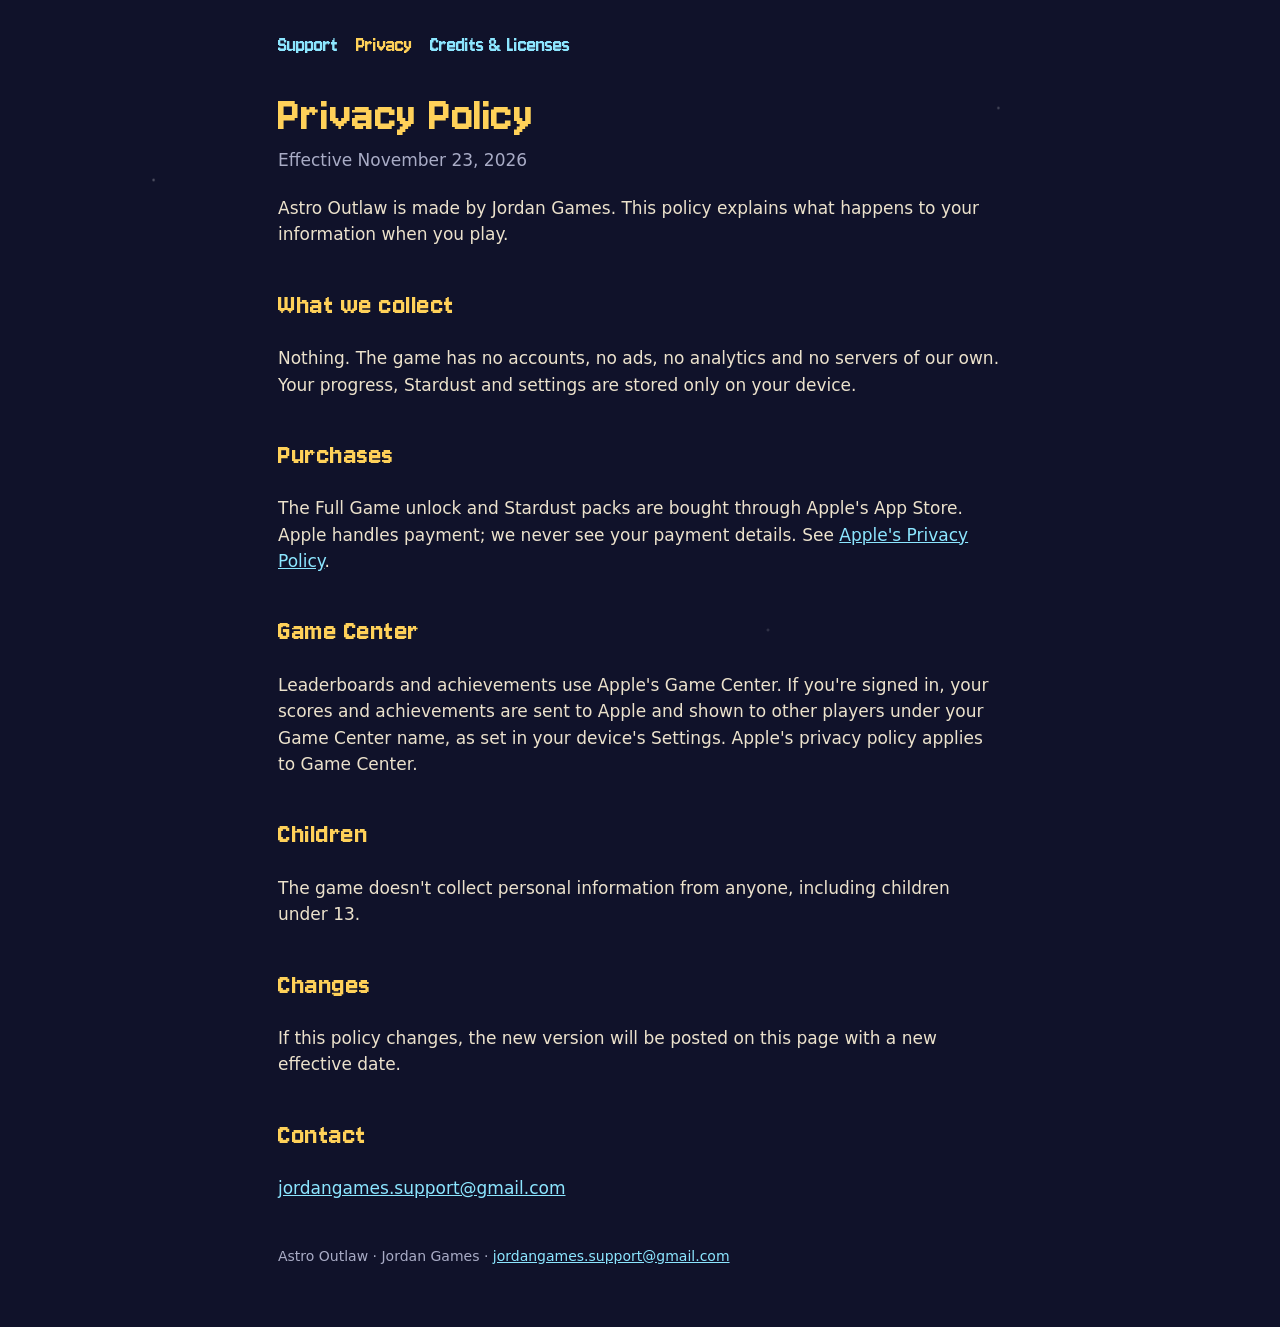
==== privacy.html @ 7d5ff582 "Add files via upload" ====
<!DOCTYPE html>
<html lang="en">
<head>
<meta charset="utf-8">
<meta name="viewport" content="width=device-width,initial-scale=1">
<title>Astro Outlaw: Privacy Policy</title>
<link rel="stylesheet" href="style.css">
</head>
<body>
<div class="wrap">
<nav><a href="index.html">Support</a><a href="privacy.html" aria-current="page">Privacy</a><a href="licenses.html">Credits &amp; Licenses</a></nav>
<h1>Privacy Policy</h1>
<p class="sub">Effective November 23, 2026</p>
<p>Astro Outlaw is made by Jordan Games. This policy explains what happens to your information when you play.</p>
<h2>What we collect</h2>
<p>Nothing. The game has no accounts, no ads, no analytics and no servers of our own. Your progress, Stardust and settings are stored only on your device.</p>
<h2>Purchases</h2>
<p>The Full Game unlock and Stardust packs are bought through Apple's App Store. Apple handles payment; we never see your payment details. See <a href="https://www.apple.com/legal/privacy/">Apple's Privacy Policy</a>.</p>
<h2>Game Center</h2>
<p>Leaderboards and achievements use Apple's Game Center. If you're signed in, your scores and achievements are sent to Apple and shown to other players under your Game Center name, as set in your device's Settings. Apple's privacy policy applies to Game Center.</p>
<h2>Children</h2>
<p>The game doesn't collect personal information from anyone, including children under 13.</p>
<h2>Changes</h2>
<p>If this policy changes, the new version will be posted on this page with a new effective date.</p>
<h2>Contact</h2>
<p><a href="mailto:jordangames.support@gmail.com">jordangames.support@gmail.com</a></p>

<footer>Astro Outlaw &middot; Jordan Games &middot; <a href="mailto:jordangames.support@gmail.com">jordangames.support@gmail.com</a></footer>
</div>
</body>
</html>
---- style.css ----
/* Astro Outlaw support site: the game's navy space, cream text and gold headings in Jersey 10. */
@font-face { font-family: "Jersey 10"; src: url("Jersey10-Regular.ttf") format("truetype"); font-display: swap; }
:root { --bg: #10122a; --card: #191c3d; --line: #2c3163; --ink: #ece2cc; --muted: #a9acc6; --gold: #ffd159; --cyan: #8ce6ff; }
* { box-sizing: border-box; }
body { margin: 0; background: var(--bg); color: var(--ink); font: 17px/1.55 -apple-system, BlinkMacSystemFont, "Segoe UI", system-ui, sans-serif;
  background-image: radial-gradient(2px 2px at 12% 20%, #ffffff55, transparent), radial-gradient(2px 2px at 78% 12%, #ffffff44, transparent),
  radial-gradient(2px 2px at 60% 70%, #ffffff33, transparent), radial-gradient(2px 2px at 25% 85%, #ffffff33, transparent); background-attachment: fixed; }
.wrap { max-width: 760px; margin: 0 auto; padding: 28px 18px 60px; }
nav { display: flex; gap: 18px; flex-wrap: wrap; margin-bottom: 26px; font-family: "Jersey 10", monospace; font-size: 22px; }
nav a { color: var(--cyan); text-decoration: none; }
nav a[aria-current] { color: var(--gold); }
h1, h2 { font-family: "Jersey 10", monospace; font-weight: 400; color: var(--gold); letter-spacing: .5px; }
h1 { font-size: 52px; margin: 0 0 4px; line-height: 1.05; }
h2 { font-size: 30px; margin: 34px 0 8px; }
.sub { color: var(--muted); margin: 0 0 22px; }
.card { background: var(--card); border: 3px solid var(--line); padding: 16px 20px; margin: 14px 0; }
.card h3 { margin: 0 0 6px; font-size: 18px; color: var(--ink); }
.card p { margin: 0; color: var(--muted); }
a { color: var(--cyan); }
pre { white-space: pre-wrap; background: #0b0d20; border: 2px solid var(--line); padding: 14px; font-size: 13px; color: var(--muted); }
footer { margin-top: 44px; color: var(--muted); font-size: 14px; }
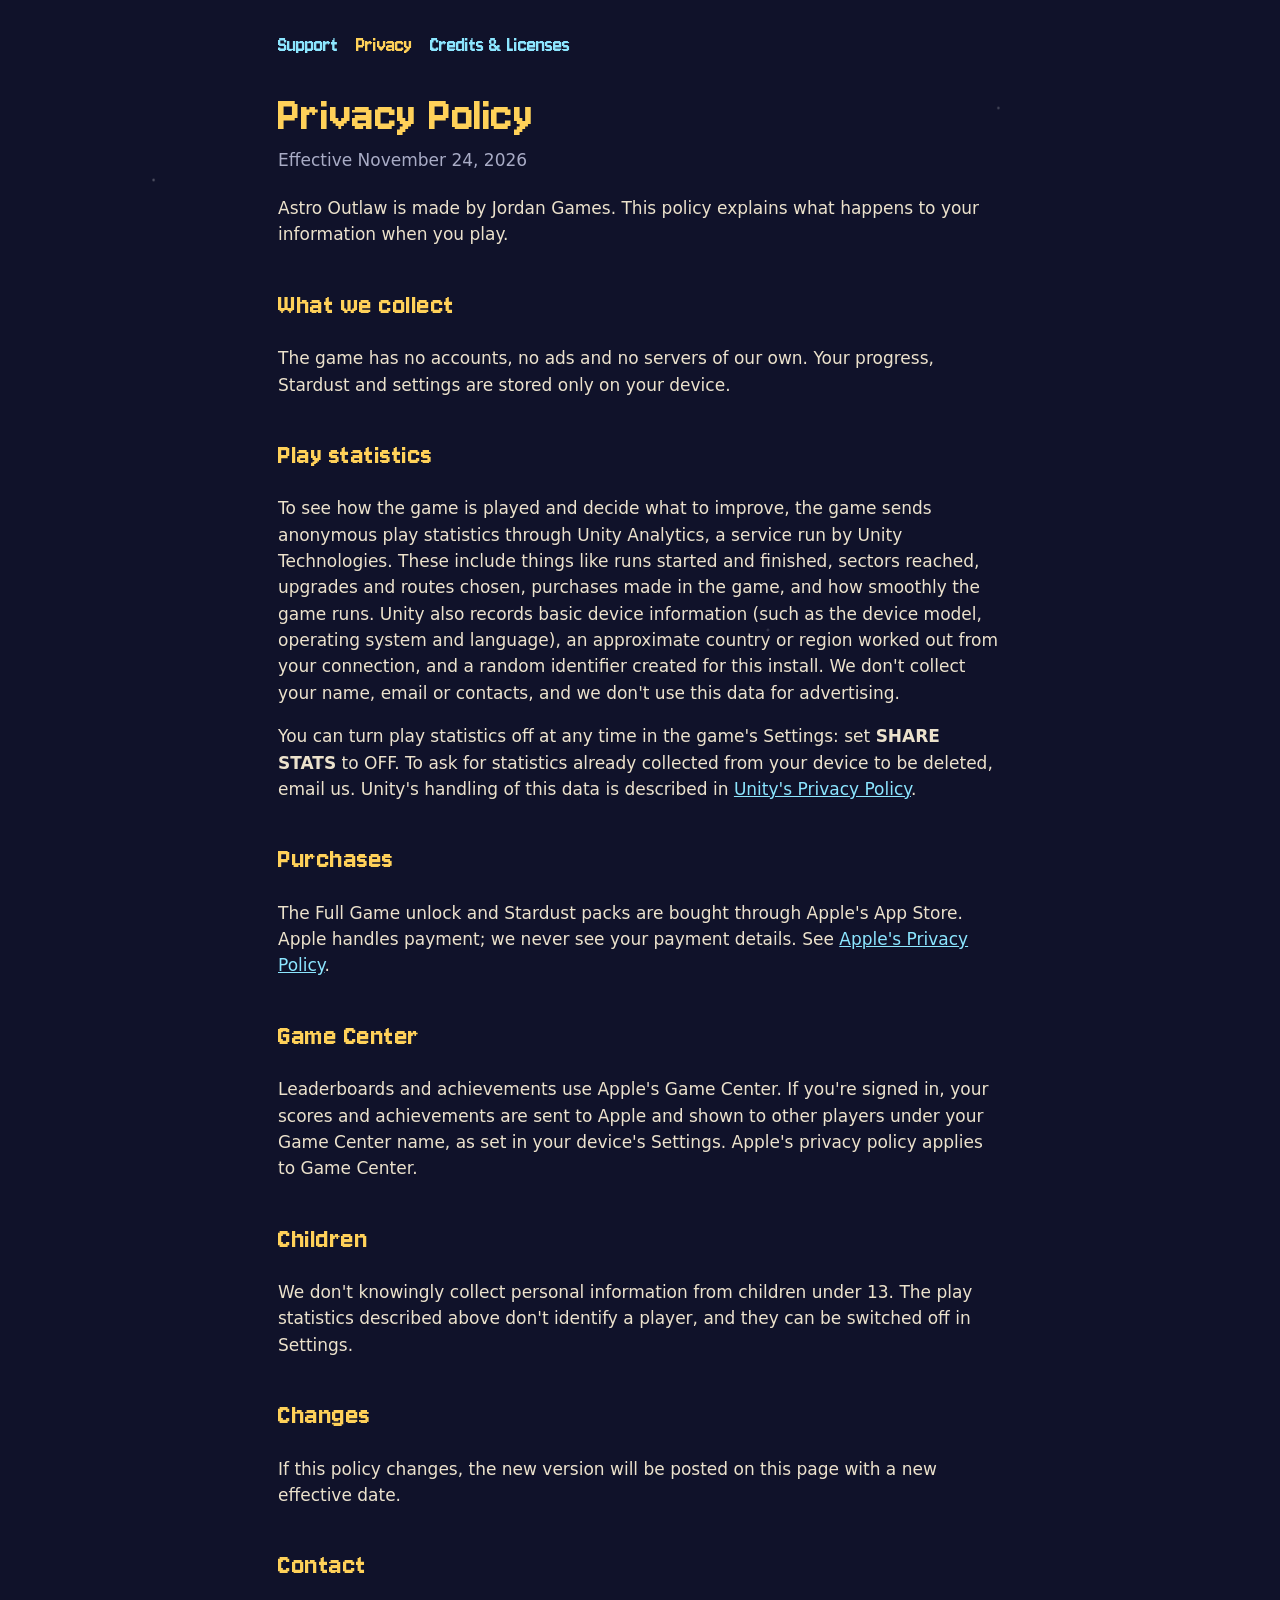
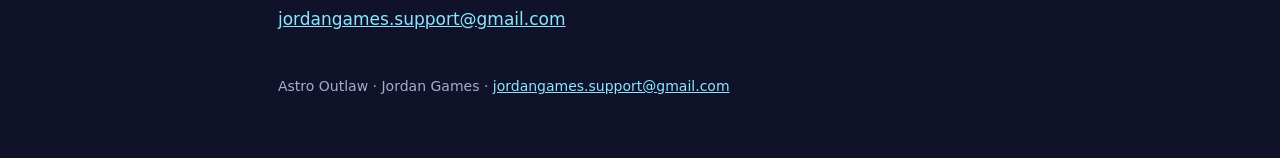
==== commit bfabb9a2: "Privacy policy: describe Unity Analytics play statistics and the SHARE STATS switch Co-Authored-By: " ====
--- a/privacy.html
+++ b/privacy.html
@@ -10,16 +10,19 @@
 <div class="wrap">
 <nav><a href="index.html">Support</a><a href="privacy.html" aria-current="page">Privacy</a><a href="licenses.html">Credits &amp; Licenses</a></nav>
 <h1>Privacy Policy</h1>
-<p class="sub">Effective November 23, 2026</p>
+<p class="sub">Effective November 24, 2026</p>
 <p>Astro Outlaw is made by Jordan Games. This policy explains what happens to your information when you play.</p>
 <h2>What we collect</h2>
-<p>Nothing. The game has no accounts, no ads, no analytics and no servers of our own. Your progress, Stardust and settings are stored only on your device.</p>
+<p>The game has no accounts, no ads and no servers of our own. Your progress, Stardust and settings are stored only on your device.</p>
+<h2>Play statistics</h2>
+<p>To see how the game is played and decide what to improve, the game sends anonymous play statistics through Unity Analytics, a service run by Unity Technologies. These include things like runs started and finished, sectors reached, upgrades and routes chosen, purchases made in the game, and how smoothly the game runs. Unity also records basic device information (such as the device model, operating system and language), an approximate country or region worked out from your connection, and a random identifier created for this install. We don't collect your name, email or contacts, and we don't use this data for advertising.</p>
+<p>You can turn play statistics off at any time in the game's Settings: set <strong>SHARE STATS</strong> to OFF. To ask for statistics already collected from your device to be deleted, email us. Unity's handling of this data is described in <a href="https://unity.com/legal/game-player-and-app-user-privacy-policy">Unity's Privacy Policy</a>.</p>
 <h2>Purchases</h2>
 <p>The Full Game unlock and Stardust packs are bought through Apple's App Store. Apple handles payment; we never see your payment details. See <a href="https://www.apple.com/legal/privacy/">Apple's Privacy Policy</a>.</p>
 <h2>Game Center</h2>
 <p>Leaderboards and achievements use Apple's Game Center. If you're signed in, your scores and achievements are sent to Apple and shown to other players under your Game Center name, as set in your device's Settings. Apple's privacy policy applies to Game Center.</p>
 <h2>Children</h2>
-<p>The game doesn't collect personal information from anyone, including children under 13.</p>
+<p>We don't knowingly collect personal information from children under 13. The play statistics described above don't identify a player, and they can be switched off in Settings.</p>
 <h2>Changes</h2>
 <p>If this policy changes, the new version will be posted on this page with a new effective date.</p>
 <h2>Contact</h2>
